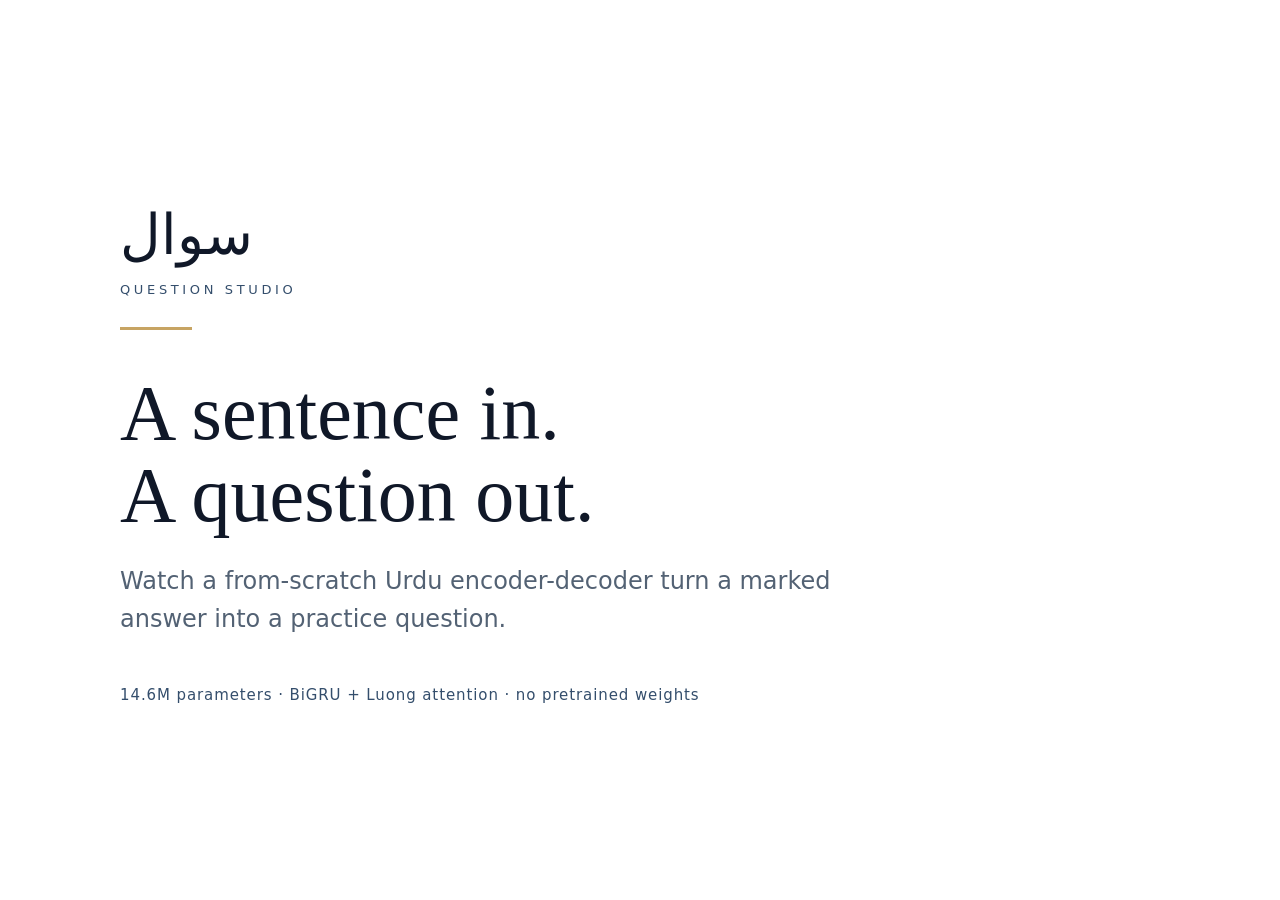
==== results/demo/title.html @ 8134630e "Final working project" ====
<!doctype html>
<html lang="en">
<meta charset="utf-8">
<meta name="viewport" content="width=device-width, initial-scale=1">
<title>Title</title>
<style>
  html, body { margin: 0; height: 100%; background: #fff; overflow: hidden; }
  body {
    font-family: ui-sans-serif, system-ui, "Segoe UI", sans-serif;
    color: #101828;
    display: grid;
    place-items: center;
  }
  .card { width: min(1040px, 86vw); text-align: left; animation: rise 1.1s ease both; }
  .brand {
    font-family: "Noto Nastaliq Urdu", "Geeza Pro", serif;
    font-size: 56px;
    line-height: 1.4;
    color: #101828;
  }
  .studio {
    display: block;
    margin-top: 6px;
    font-size: 13px;
    letter-spacing: 0.28em;
    color: #344e6c;
    font-family: ui-sans-serif, system-ui, "Segoe UI", sans-serif;
  }
  h1 {
    font-family: Georgia, serif;
    font-weight: 400;
    font-size: 78px;
    line-height: 1.05;
    margin: 42px 0 28px;
  }
  p {
    max-width: 760px;
    font-size: 24px;
    line-height: 1.55;
    color: #536274;
    margin: 0;
  }
  .meta {
    margin-top: 48px;
    font-size: 15px;
    letter-spacing: 0.06em;
    color: #344e6c;
  }
  .rule { width: 72px; height: 3px; background: #c7a463; margin: 28px 0; }
  @keyframes rise {
    from { opacity: 0; transform: translateY(18px); }
    to { opacity: 1; transform: none; }
  }
</style>
<body>
  <div class="card">
    <div class="brand">سوال <span class="studio">QUESTION STUDIO</span></div>
    <div class="rule"></div>
    <h1>A sentence in.<br>A question out.</h1>
    <p>Watch a from-scratch Urdu encoder-decoder turn a marked answer into a practice question.</p>
    <div class="meta">14.6M parameters · BiGRU + Luong attention · no pretrained weights</div>
  </div>
</body>
</html>
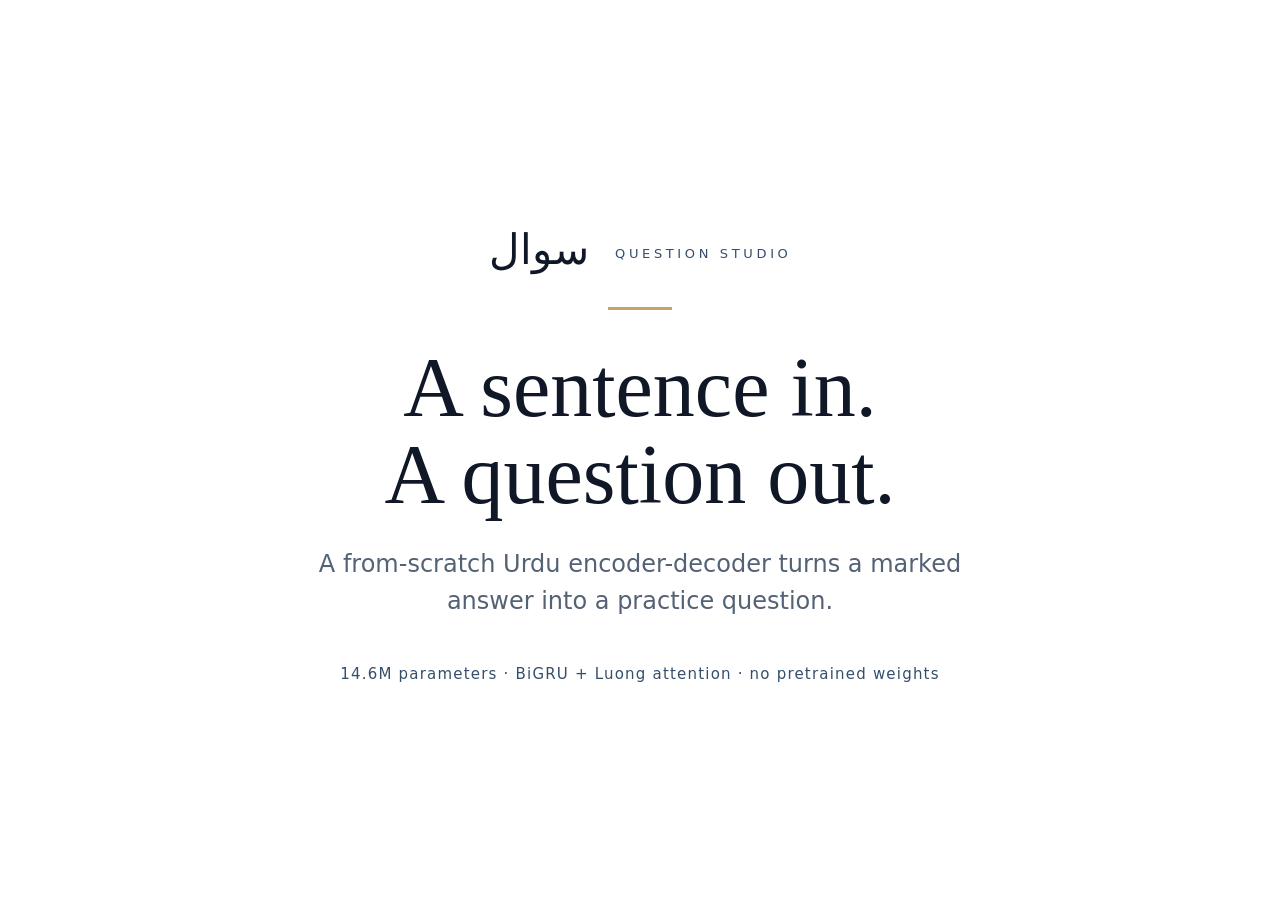
==== commit 804d504a: "Final working project" ====
--- a/results/demo/title.html
+++ b/results/demo/title.html
@@ -10,45 +10,46 @@
     color: #101828;
     display: grid;
     place-items: center;
+    text-align: center;
   }
-  .card { width: min(1040px, 86vw); text-align: left; animation: rise 1.1s ease both; }
+  .card { width: min(980px, 86vw); animation: rise 1.05s ease both; }
   .brand {
     font-family: "Noto Nastaliq Urdu", "Geeza Pro", serif;
-    font-size: 56px;
-    line-height: 1.4;
-    color: #101828;
+    font-size: 42px;
+    line-height: 1.6;
   }
   .studio {
-    display: block;
-    margin-top: 6px;
+    display: inline-block;
+    margin-inline-start: 16px;
     font-size: 13px;
     letter-spacing: 0.28em;
     color: #344e6c;
-    font-family: ui-sans-serif, system-ui, "Segoe UI", sans-serif;
+    font-family: ui-sans-serif, system-ui, sans-serif;
+    transform: translateY(-6px);
   }
+  .rule { width: 64px; height: 3px; background: #c7a463; margin: 22px auto 34px; }
   h1 {
-    font-family: Georgia, serif;
+    font-family: Georgia, "Times New Roman", serif;
     font-weight: 400;
-    font-size: 78px;
-    line-height: 1.05;
-    margin: 42px 0 28px;
+    font-size: 84px;
+    line-height: 1.04;
+    margin: 0 0 28px;
   }
   p {
-    max-width: 760px;
+    max-width: 720px;
+    margin: 0 auto;
     font-size: 24px;
     line-height: 1.55;
     color: #536274;
-    margin: 0;
   }
   .meta {
-    margin-top: 48px;
+    margin-top: 44px;
     font-size: 15px;
-    letter-spacing: 0.06em;
+    letter-spacing: 0.08em;
     color: #344e6c;
   }
-  .rule { width: 72px; height: 3px; background: #c7a463; margin: 28px 0; }
   @keyframes rise {
-    from { opacity: 0; transform: translateY(18px); }
+    from { opacity: 0; transform: translateY(16px); }
     to { opacity: 1; transform: none; }
   }
 </style>
@@ -57,7 +58,7 @@
     <div class="brand">سوال <span class="studio">QUESTION STUDIO</span></div>
     <div class="rule"></div>
     <h1>A sentence in.<br>A question out.</h1>
-    <p>Watch a from-scratch Urdu encoder-decoder turn a marked answer into a practice question.</p>
+    <p>A from-scratch Urdu encoder-decoder turns a marked answer into a practice question.</p>
     <div class="meta">14.6M parameters · BiGRU + Luong attention · no pretrained weights</div>
   </div>
 </body>
